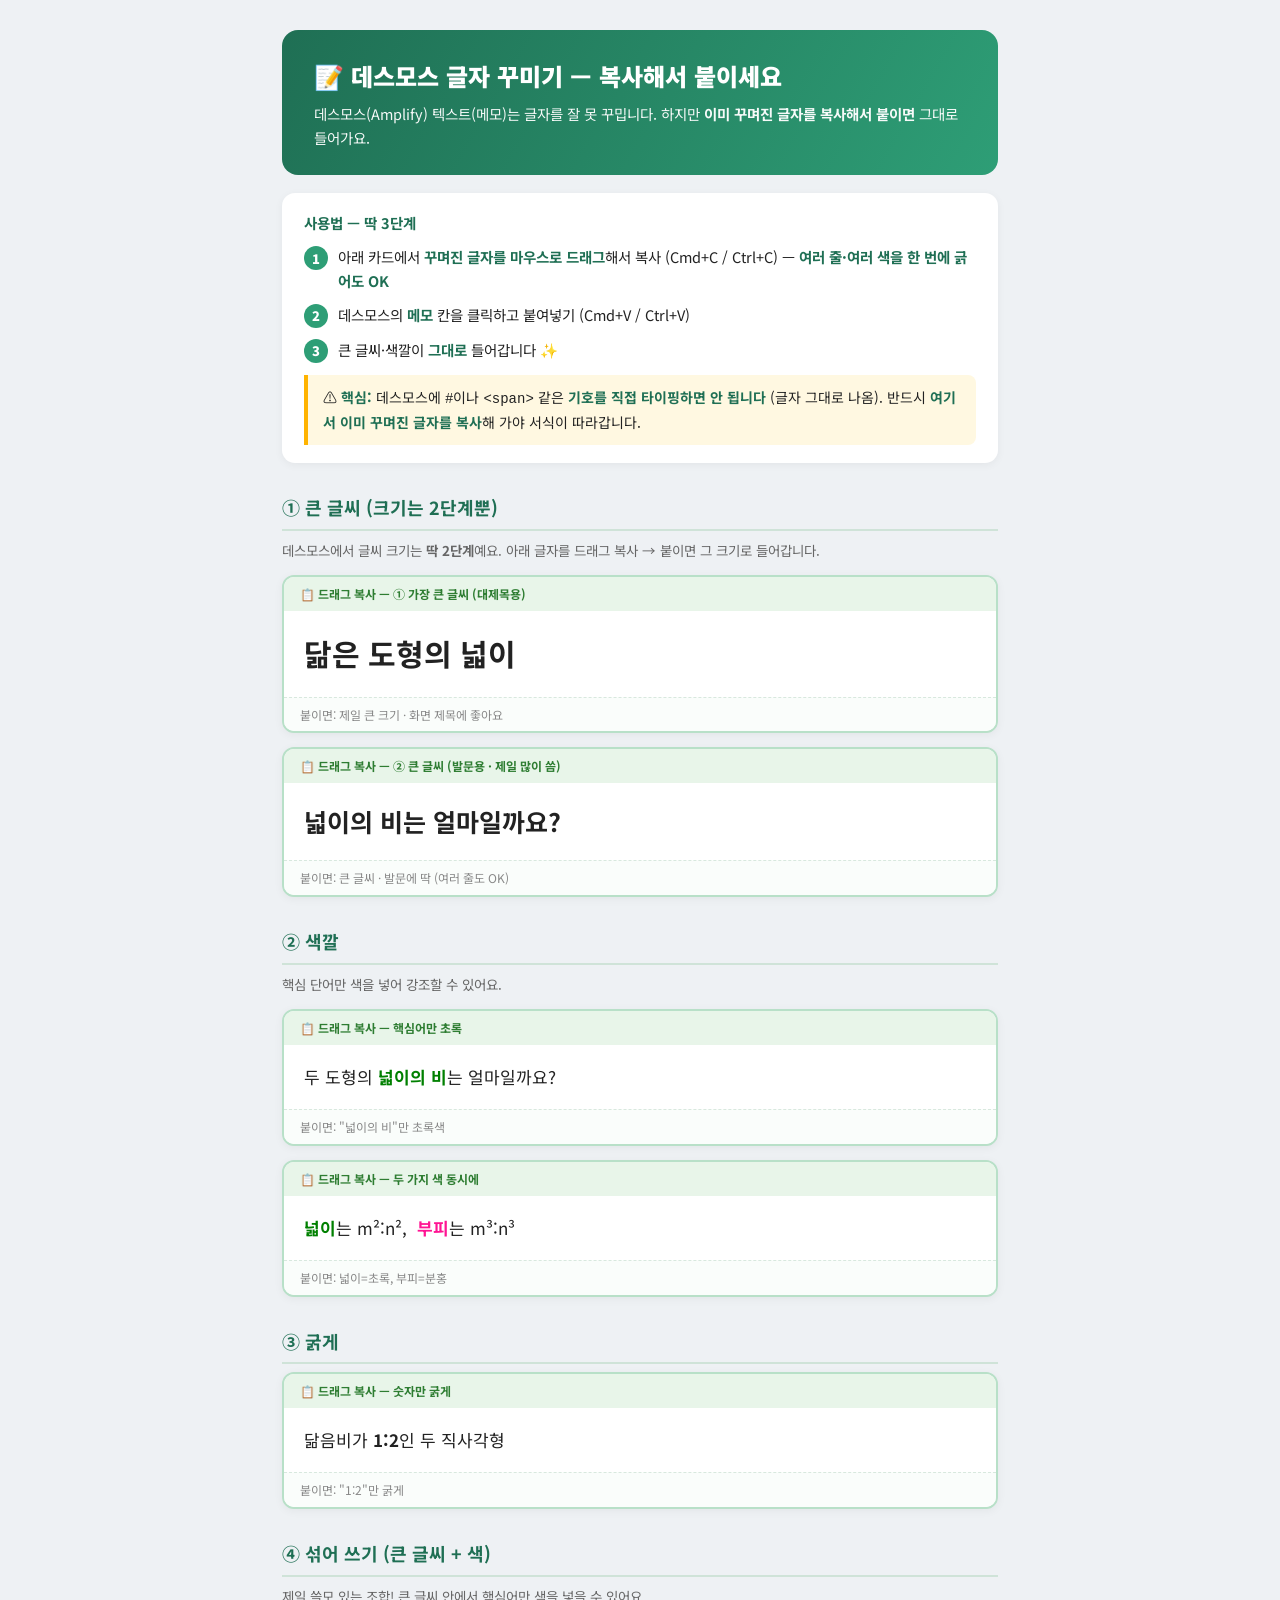
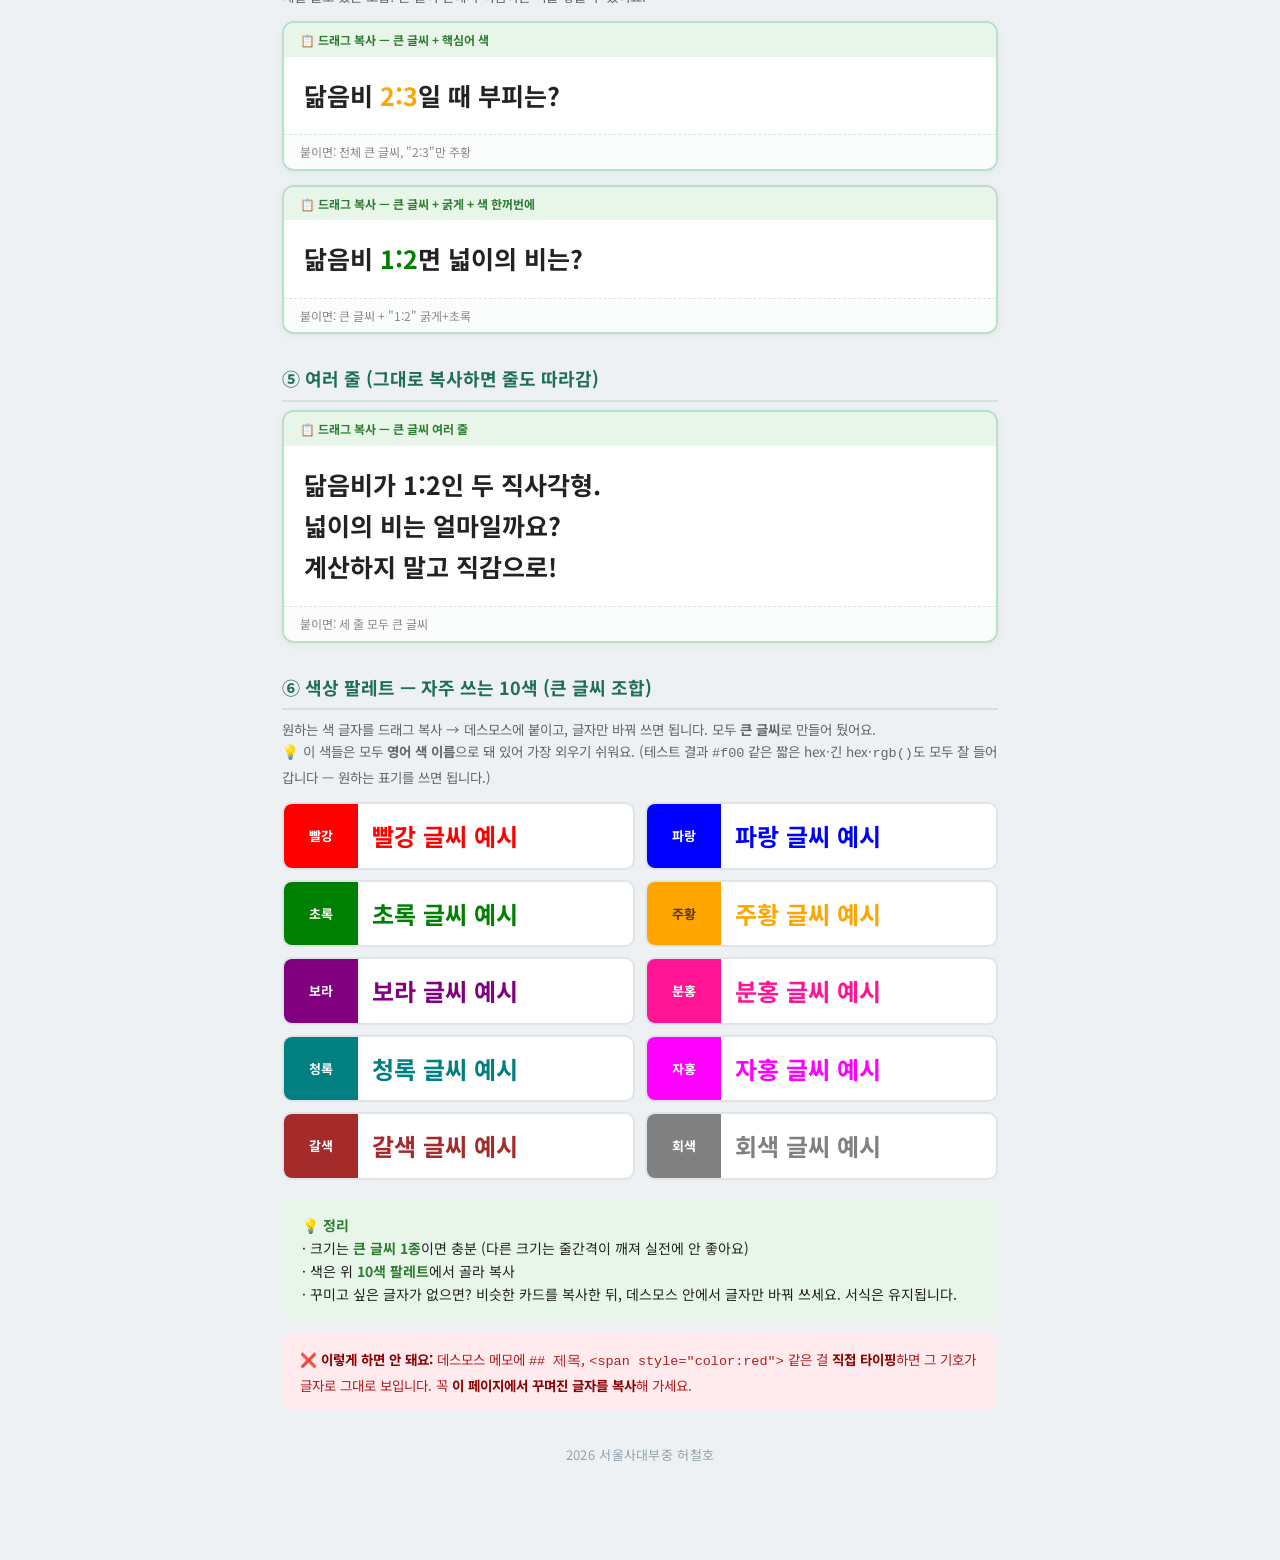
==== index.html @ 9aa0ad3c "Desmos 텍스트 서식 안내 페이지" ====
<!DOCTYPE html>
<html lang="ko">
<head>
<meta charset="UTF-8">
<meta name="viewport" content="width=device-width, initial-scale=1">
<title>데스모스 글자 꾸미기 — 복사해서 붙이세요</title>
<style>
  @import url('https://fonts.googleapis.com/css2?family=Noto+Sans+KR:wght@400;500;700;900&display=swap');
  * { box-sizing:border-box; }
  body { font-family:'Noto Sans KR',sans-serif; background:#eef1f4; color:#222; line-height:1.65; padding:30px 0 90px; margin:0;}
  .wrap { max-width:760px; margin:0 auto; padding:0 22px; }

  header.h { background:linear-gradient(120deg,#1f6f54,#2e9e76); color:#fff; border-radius:16px; padding:26px 32px; margin-bottom:18px;}
  header.h h1 { font-size:24px; font-weight:900; margin:0 0 6px;}
  header.h p { font-size:14.5px; opacity:.96; margin:0;}

  .intro { background:#fff; border-radius:13px; padding:18px 22px; margin-bottom:24px; box-shadow:0 2px 8px rgba(0,0,0,.05); font-size:14.5px;}
  .intro b { color:#1f6f54;}
  .intro .key { background:#fff8e1; border-left:4px solid #ffb300; padding:11px 15px; border-radius:0 8px 8px 0; margin-top:12px; font-size:14px;}
  .step { display:flex; gap:10px; margin-top:10px; align-items:flex-start;}
  .step .num { background:#2e9e76; color:#fff; font-weight:900; width:24px; height:24px; border-radius:50%; display:flex; align-items:center; justify-content:center; font-size:13px; flex-shrink:0; margin-top:1px;}
  .step .txt { flex:1; }

  h2.sec { font-size:18px; color:#1f6f54; margin:30px 0 8px; padding-bottom:6px; border-bottom:2px solid #cfe3d8;}
  .sec-desc { font-size:13.5px; color:#666; margin:0 0 14px;}

  /* 복사 카드 — 이 안의 글자를 드래그 복사 */
  .grab-card { background:#fff; border:2px solid #b8e0c8; border-radius:12px; margin-bottom:14px; overflow:hidden; box-shadow:0 2px 10px rgba(0,0,0,.05);}
  .grab-card .gh { background:#e8f5e9; padding:7px 16px; font-size:12px; font-weight:700; color:#2e7d32;}
  .grab-card .gbody { padding:18px 20px; }
  /* 실제 데스모스에 들어갈 모습 = 여기 그대로 렌더 (드래그 복사 대상) */
  .grab-card .gbody .p-h1 { font-size:30px; font-weight:700; margin:0;}
  .grab-card .gbody .p-h2 { font-size:25px; font-weight:700; margin:0;}
  .grab-card .gbody .p-normal { font-size:17px; margin:0;}
  .green{color:green;} .orange{color:orange;} .pink{color:deeppink;} .blue{color:blue;} .red{color:red;}
  .grab-card .note { background:#fafdfb; border-top:1px dashed #d8e8de; padding:7px 16px; font-size:12px; color:#888;}

  /* 색상 팔레트 */
  .palette { display:grid; grid-template-columns:1fr 1fr; gap:10px; }
  .pal { background:#fff; border:2px solid #e0e4e8; border-radius:10px; overflow:hidden; display:flex; align-items:stretch;}
  .pal .ph { color:#fff; font-size:13px; font-weight:700; padding:0 14px; display:flex; align-items:center; min-width:74px; justify-content:center;}
  .pal .pb { padding:12px 14px; flex:1; display:flex; align-items:center;}
  @media(max-width:620px){ .palette{grid-template-columns:1fr;} }

  .tipbox { background:#e8f5e9; border-radius:10px; padding:16px 20px; font-size:14px; margin-top:18px;}
  .tipbox b{color:#2e7d32;}
  .warn { background:#ffebee; border-radius:10px; padding:14px 18px; font-size:13.5px; margin-top:12px; color:#b71c1c;}
  .warn b{color:#8b0000;}
  footer.ftr { text-align:center; color:#90a4ae; font-size:13px; margin:34px 0 10px; letter-spacing:.3px;}
</style>
</head>
<body>
<div class="wrap">

<header class="h">
  <h1>📝 데스모스 글자 꾸미기 — 복사해서 붙이세요</h1>
  <p>데스모스(Amplify) 텍스트(메모)는 글자를 잘 못 꾸밉니다. 하지만 <b>이미 꾸며진 글자를 복사해서 붙이면</b> 그대로 들어가요.</p>
</header>

<div class="intro">
  <b>사용법 — 딱 3단계</b>
  <div class="step"><span class="num">1</span><span class="txt">아래 카드에서 <b>꾸며진 글자를 마우스로 드래그</b>해서 복사 (Cmd+C / Ctrl+C) — <b>여러 줄·여러 색을 한 번에 긁어도 OK</b></span></div>
  <div class="step"><span class="num">2</span><span class="txt">데스모스의 <b>메모</b> 칸을 클릭하고 붙여넣기 (Cmd+V / Ctrl+V)</span></div>
  <div class="step"><span class="num">3</span><span class="txt">큰 글씨·색깔이 <b>그대로</b> 들어갑니다 ✨</span></div>
  <div class="key">
    ⚠️ <b>핵심:</b> 데스모스에 <code>#</code>이나 <code>&lt;span&gt;</code> 같은 <b>기호를 직접 타이핑하면 안 됩니다</b> (글자 그대로 나옴).
    반드시 <b>여기서 이미 꾸며진 글자를 복사</b>해 가야 서식이 따라갑니다.
  </div>
</div>

<!-- ① 큰 글씨 -->
<h2 class="sec">① 큰 글씨 (크기는 2단계뿐)</h2>
<p class="sec-desc">데스모스에서 글씨 크기는 <b>딱 2단계</b>예요. 아래 글자를 드래그 복사 → 붙이면 그 크기로 들어갑니다.</p>

<div class="grab-card">
  <div class="gh">📋 드래그 복사 — ① 가장 큰 글씨 (대제목용)</div>
  <div class="gbody"><h1 class="p-h1">닮은 도형의 넓이</h1></div>
  <div class="note">붙이면: 제일 큰 크기 · 화면 제목에 좋아요</div>
</div>

<div class="grab-card">
  <div class="gh">📋 드래그 복사 — ② 큰 글씨 (발문용 · 제일 많이 씀)</div>
  <div class="gbody"><h2 class="p-h2">넓이의 비는 얼마일까요?</h2></div>
  <div class="note">붙이면: 큰 글씨 · 발문에 딱 (여러 줄도 OK)</div>
</div>

<!-- ② 색깔 -->
<h2 class="sec">② 색깔</h2>
<p class="sec-desc">핵심 단어만 색을 넣어 강조할 수 있어요.</p>

<div class="grab-card">
  <div class="gh">📋 드래그 복사 — 핵심어만 초록</div>
  <div class="gbody"><p class="p-normal">두 도형의 <span style="color:green;font-weight:700;">넓이의 비</span>는 얼마일까요?</p></div>
  <div class="note">붙이면: "넓이의 비"만 초록색</div>
</div>

<div class="grab-card">
  <div class="gh">📋 드래그 복사 — 두 가지 색 동시에</div>
  <div class="gbody"><p class="p-normal"><span style="color:green;font-weight:700;">넓이</span>는 m²:n², &nbsp;<span style="color:deeppink;font-weight:700;">부피</span>는 m³:n³</p></div>
  <div class="note">붙이면: 넓이=초록, 부피=분홍</div>
</div>

<!-- ③ 굵게 -->
<h2 class="sec">③ 굵게</h2>
<div class="grab-card">
  <div class="gh">📋 드래그 복사 — 숫자만 굵게</div>
  <div class="gbody"><p class="p-normal">닮음비가 <b>1:2</b>인 두 직사각형</p></div>
  <div class="note">붙이면: "1:2"만 굵게</div>
</div>

<!-- ④ 섞어 쓰기 -->
<h2 class="sec">④ 섞어 쓰기 (큰 글씨 + 색)</h2>
<p class="sec-desc">제일 쓸모 있는 조합! 큰 글씨 안에서 핵심어만 색을 넣을 수 있어요.</p>

<div class="grab-card">
  <div class="gh">📋 드래그 복사 — 큰 글씨 + 핵심어 색</div>
  <div class="gbody"><h2 class="p-h2">닮음비 <span style="color:orange;">2:3</span>일 때 부피는?</h2></div>
  <div class="note">붙이면: 전체 큰 글씨, "2:3"만 주황</div>
</div>

<div class="grab-card">
  <div class="gh">📋 드래그 복사 — 큰 글씨 + 굵게 + 색 한꺼번에</div>
  <div class="gbody"><h2 class="p-h2">닮음비 <b><span style="color:green;">1:2</span></b>면 넓이의 비는?</h2></div>
  <div class="note">붙이면: 큰 글씨 + "1:2" 굵게+초록</div>
</div>

<!-- ⑤ 여러 줄 -->
<h2 class="sec">⑤ 여러 줄 (그대로 복사하면 줄도 따라감)</h2>
<div class="grab-card">
  <div class="gh">📋 드래그 복사 — 큰 글씨 여러 줄</div>
  <div class="gbody"><h2 class="p-h2">닮음비가 1:2인 두 직사각형.<br>넓이의 비는 얼마일까요?<br>계산하지 말고 직감으로!</h2></div>
  <div class="note">붙이면: 세 줄 모두 큰 글씨</div>
</div>

<!-- ⑥ 색상 팔레트 -->
<h2 class="sec">⑥ 색상 팔레트 — 자주 쓰는 10색 (큰 글씨 조합)</h2>
<p class="sec-desc">원하는 색 글자를 드래그 복사 → 데스모스에 붙이고, 글자만 바꿔 쓰면 됩니다. 모두 <b>큰 글씨</b>로 만들어 뒀어요.
<br>💡 이 색들은 모두 <b>영어 색 이름</b>으로 돼 있어 가장 외우기 쉬워요. (테스트 결과 <code>#f00</code> 같은 짧은 hex·긴 hex·<code>rgb()</code>도 모두 잘 들어갑니다 — 원하는 표기를 쓰면 됩니다.)</p>

<div class="palette">
  <div class="pal"><div class="ph" style="background:red;">빨강</div><div class="pb"><h2 class="p-h2" style="margin:0;"><span style="color:red;">빨강 글씨 예시</span></h2></div></div>
  <div class="pal"><div class="ph" style="background:blue;">파랑</div><div class="pb"><h2 class="p-h2" style="margin:0;"><span style="color:blue;">파랑 글씨 예시</span></h2></div></div>
  <div class="pal"><div class="ph" style="background:green;">초록</div><div class="pb"><h2 class="p-h2" style="margin:0;"><span style="color:green;">초록 글씨 예시</span></h2></div></div>
  <div class="pal"><div class="ph" style="background:orange; color:#5a3a00;">주황</div><div class="pb"><h2 class="p-h2" style="margin:0;"><span style="color:orange;">주황 글씨 예시</span></h2></div></div>
  <div class="pal"><div class="ph" style="background:purple;">보라</div><div class="pb"><h2 class="p-h2" style="margin:0;"><span style="color:purple;">보라 글씨 예시</span></h2></div></div>
  <div class="pal"><div class="ph" style="background:deeppink;">분홍</div><div class="pb"><h2 class="p-h2" style="margin:0;"><span style="color:deeppink;">분홍 글씨 예시</span></h2></div></div>
  <div class="pal"><div class="ph" style="background:teal;">청록</div><div class="pb"><h2 class="p-h2" style="margin:0;"><span style="color:teal;">청록 글씨 예시</span></h2></div></div>
  <div class="pal"><div class="ph" style="background:magenta;">자홍</div><div class="pb"><h2 class="p-h2" style="margin:0;"><span style="color:magenta;">자홍 글씨 예시</span></h2></div></div>
  <div class="pal"><div class="ph" style="background:brown;">갈색</div><div class="pb"><h2 class="p-h2" style="margin:0;"><span style="color:brown;">갈색 글씨 예시</span></h2></div></div>
  <div class="pal"><div class="ph" style="background:gray;">회색</div><div class="pb"><h2 class="p-h2" style="margin:0;"><span style="color:gray;">회색 글씨 예시</span></h2></div></div>
</div>

<div class="tipbox">
  <b>💡 정리</b><br>
  · 크기는 <b>큰 글씨 1종</b>이면 충분 (다른 크기는 줄간격이 깨져 실전에 안 좋아요)<br>
  · 색은 위 <b>10색 팔레트</b>에서 골라 복사<br>
  · 꾸미고 싶은 글자가 없으면? 비슷한 카드를 복사한 뒤, 데스모스 안에서 글자만 바꿔 쓰세요. 서식은 유지됩니다.
</div>
<div class="warn">
  <b>❌ 이렇게 하면 안 돼요:</b> 데스모스 메모에 <code>## 제목</code>, <code>&lt;span style="color:red"&gt;</code> 같은 걸 <b>직접 타이핑</b>하면 그 기호가 글자로 그대로 보입니다. 꼭 <b>이 페이지에서 꾸며진 글자를 복사</b>해 가세요.
</div>

<footer class="ftr">2026 서울사대부중 허철호</footer>

</div>
</body>
</html>
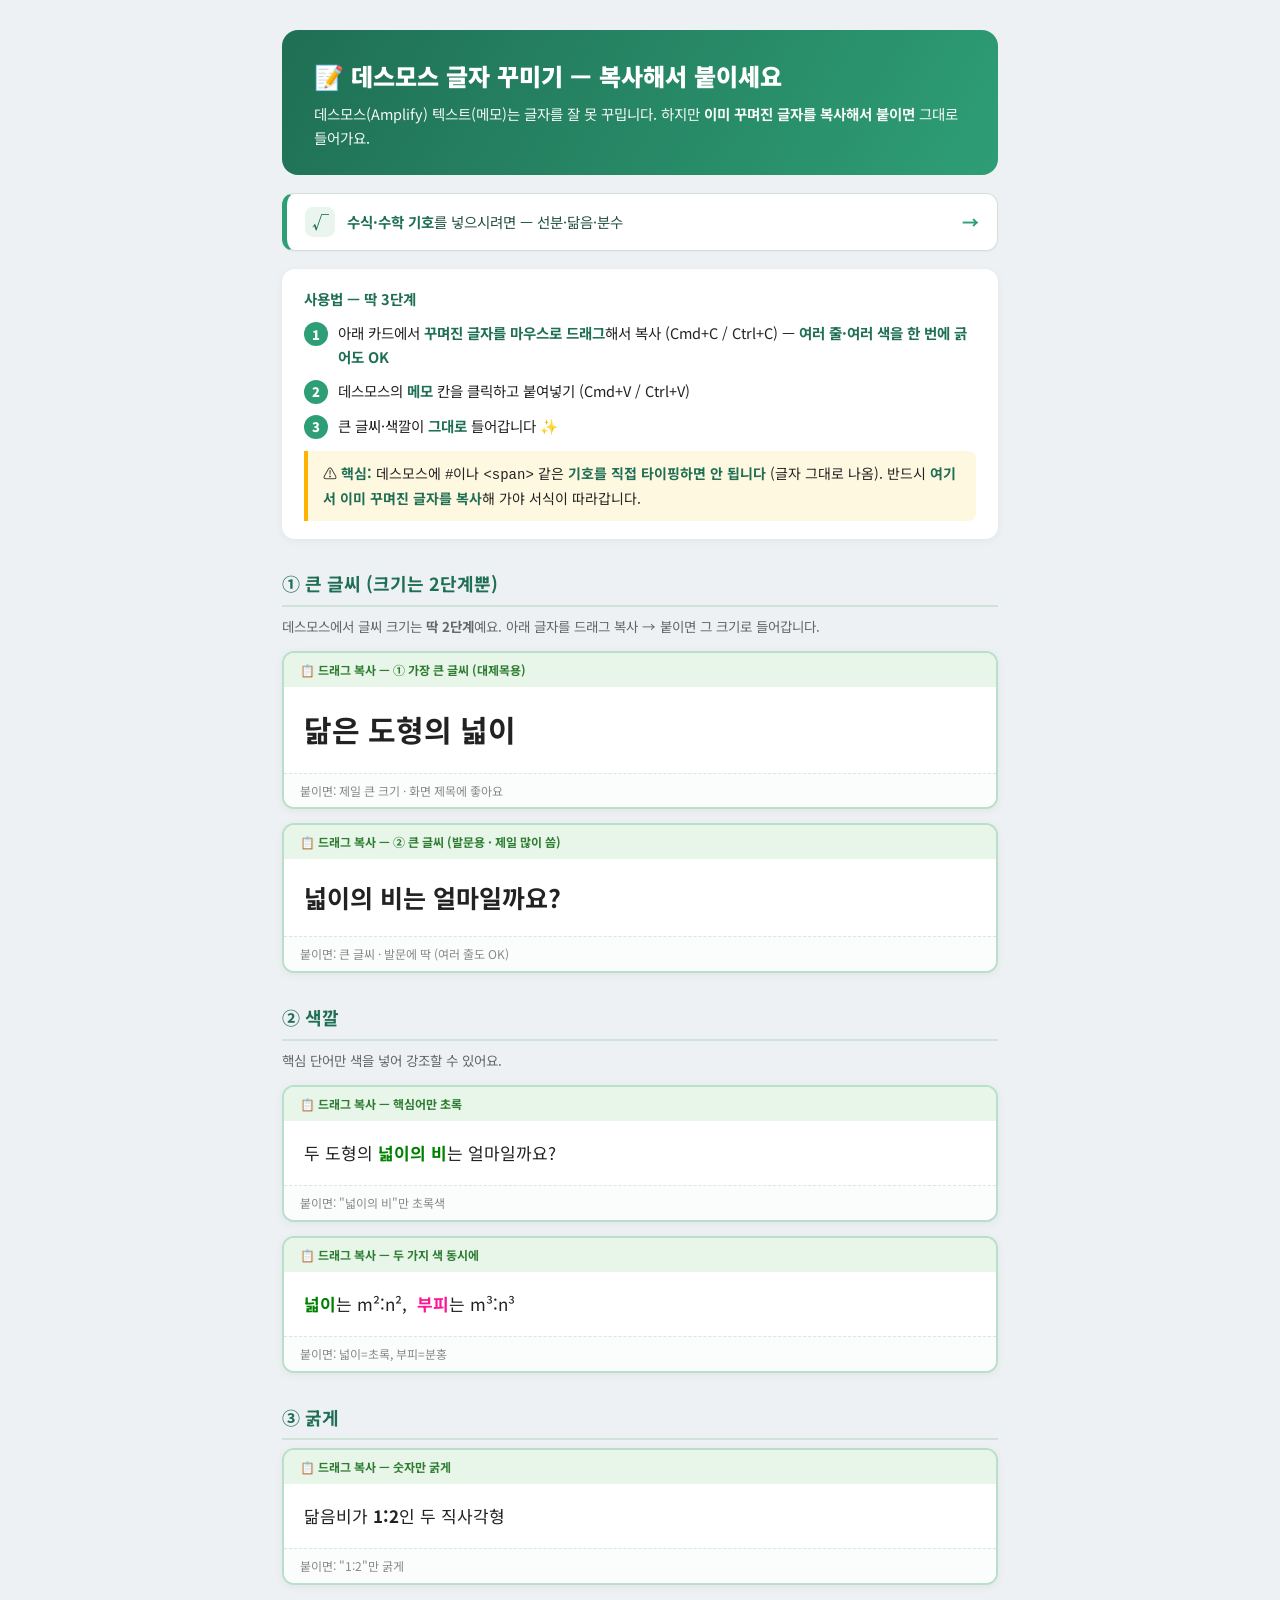
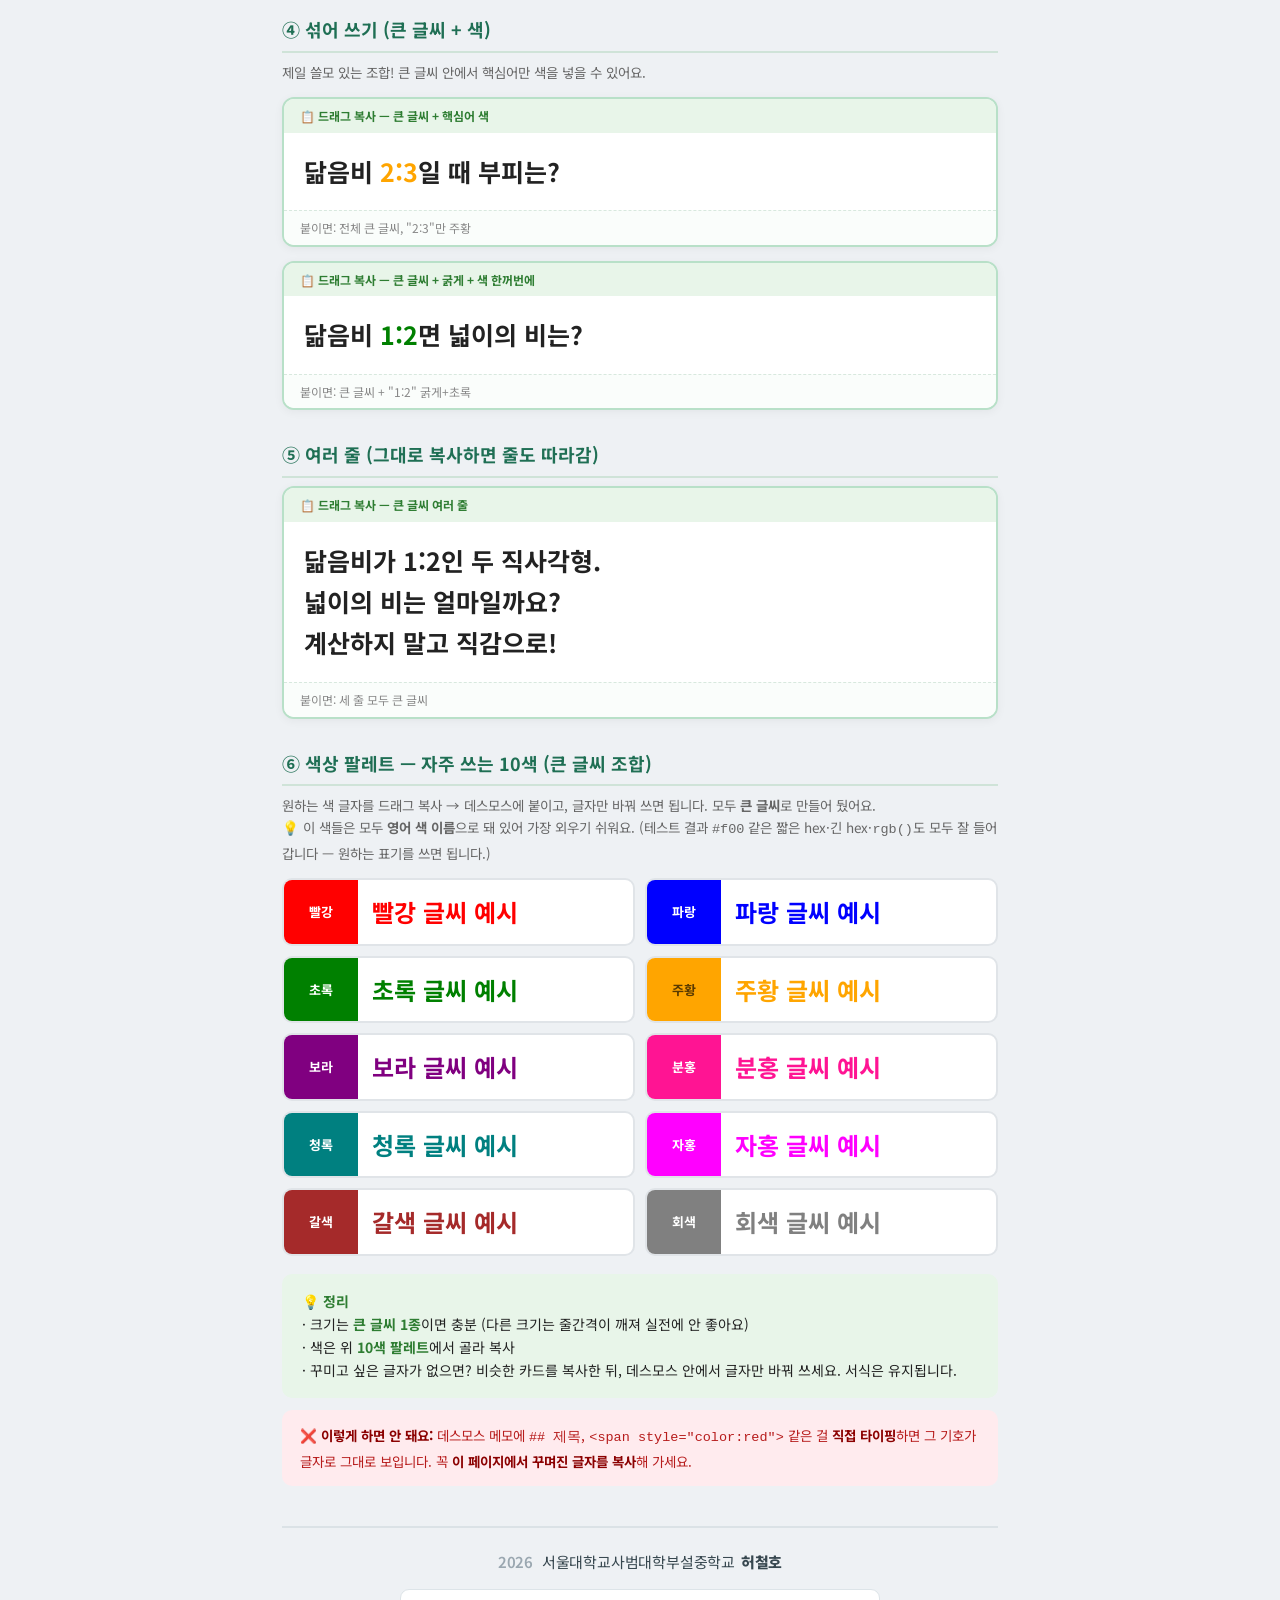
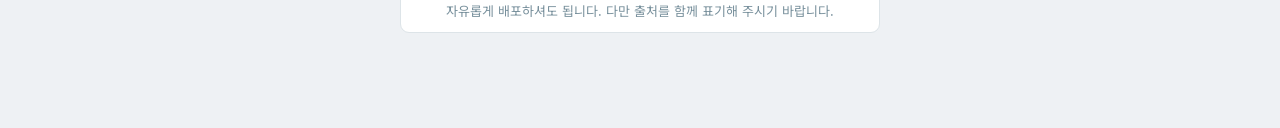
==== commit 3fcc1e8d: "Amplify 수식 입력 안내(math.html) 추가 + 두 페이지 연결 - math.html: Amplify에 수학 기호 넣는 법 (실기기 확인 기반)   · 명령어로 쓰는 것" ====
--- a/index.html
+++ b/index.html
@@ -46,7 +46,22 @@
   .tipbox b{color:#2e7d32;}
   .warn { background:#ffebee; border-radius:10px; padding:14px 18px; font-size:13.5px; margin-top:12px; color:#b71c1c;}
   .warn b{color:#8b0000;}
-  footer.ftr { text-align:center; color:#90a4ae; font-size:13px; margin:34px 0 10px; letter-spacing:.3px;}
+  a.xlink { display:flex; align-items:center; gap:12px; text-decoration:none;
+  background:#fff; border:1px solid #d3e0da; border-left:5px solid #2e9e76; border-radius:12px;
+  padding:13px 18px; margin:0 0 18px; color:#24503f; transition:.15s;
+  box-shadow:0 1px 2px rgba(31,111,84,.06); }
+a.xlink:hover { border-color:#2e9e76; box-shadow:0 2px 8px rgba(31,111,84,.13); }
+.xi { flex:none; width:30px; height:30px; border-radius:8px; background:#eaf5f0; color:#1f6f54;
+  font-size:17px; font-weight:800; display:flex; align-items:center; justify-content:center; }
+.xt { flex:1; font-size:14.5px; }
+.xt b { color:#1f6f54; }
+.xa { flex:none; color:#2e9e76; font-size:17px; font-weight:800; }
+.ftr { text-align:center; margin:40px 0 10px; padding-top:22px; border-top:2px solid #dbe2e6; }
+.ftr .fwho { font-size:15px; color:#37474f; letter-spacing:-.2px; }
+.ftr .fwho b { font-weight:800; margin-left:2px; }
+.ftr .fyear { color:#9aa7b0; font-weight:600; margin-right:5px; }
+.ftr .fbox { margin:14px auto 0; max-width:480px; padding:11px 18px; background:#fff;
+  border:1px solid #dde4e8; border-radius:9px; font-size:13px; color:#78909c; line-height:1.6; }
 </style>
 </head>
 <body>
@@ -56,6 +71,8 @@
   <h1>📝 데스모스 글자 꾸미기 — 복사해서 붙이세요</h1>
   <p>데스모스(Amplify) 텍스트(메모)는 글자를 잘 못 꾸밉니다. 하지만 <b>이미 꾸며진 글자를 복사해서 붙이면</b> 그대로 들어가요.</p>
 </header>
+
+<a class="xlink" href="math.html"><span class="xi">√</span><span class="xt"><b>수식·수학 기호</b>를 넣으시려면 — 선분·닮음·분수</span><span class="xa">→</span></a>
 
 <div class="intro">
   <b>사용법 — 딱 3단계</b>
@@ -160,7 +177,10 @@
   <b>❌ 이렇게 하면 안 돼요:</b> 데스모스 메모에 <code>## 제목</code>, <code>&lt;span style="color:red"&gt;</code> 같은 걸 <b>직접 타이핑</b>하면 그 기호가 글자로 그대로 보입니다. 꼭 <b>이 페이지에서 꾸며진 글자를 복사</b>해 가세요.
 </div>
 
-<footer class="ftr">2026 서울사대부중 허철호</footer>
+<footer class="ftr">
+  <div class="fwho"><span class="fyear">2026</span> 서울대학교사범대학부설중학교 <b>허철호</b></div>
+  <div class="fbox">자유롭게 배포하셔도 됩니다. 다만 출처를 함께 표기해 주시기 바랍니다.</div>
+</footer>
 
 </div>
 </body>
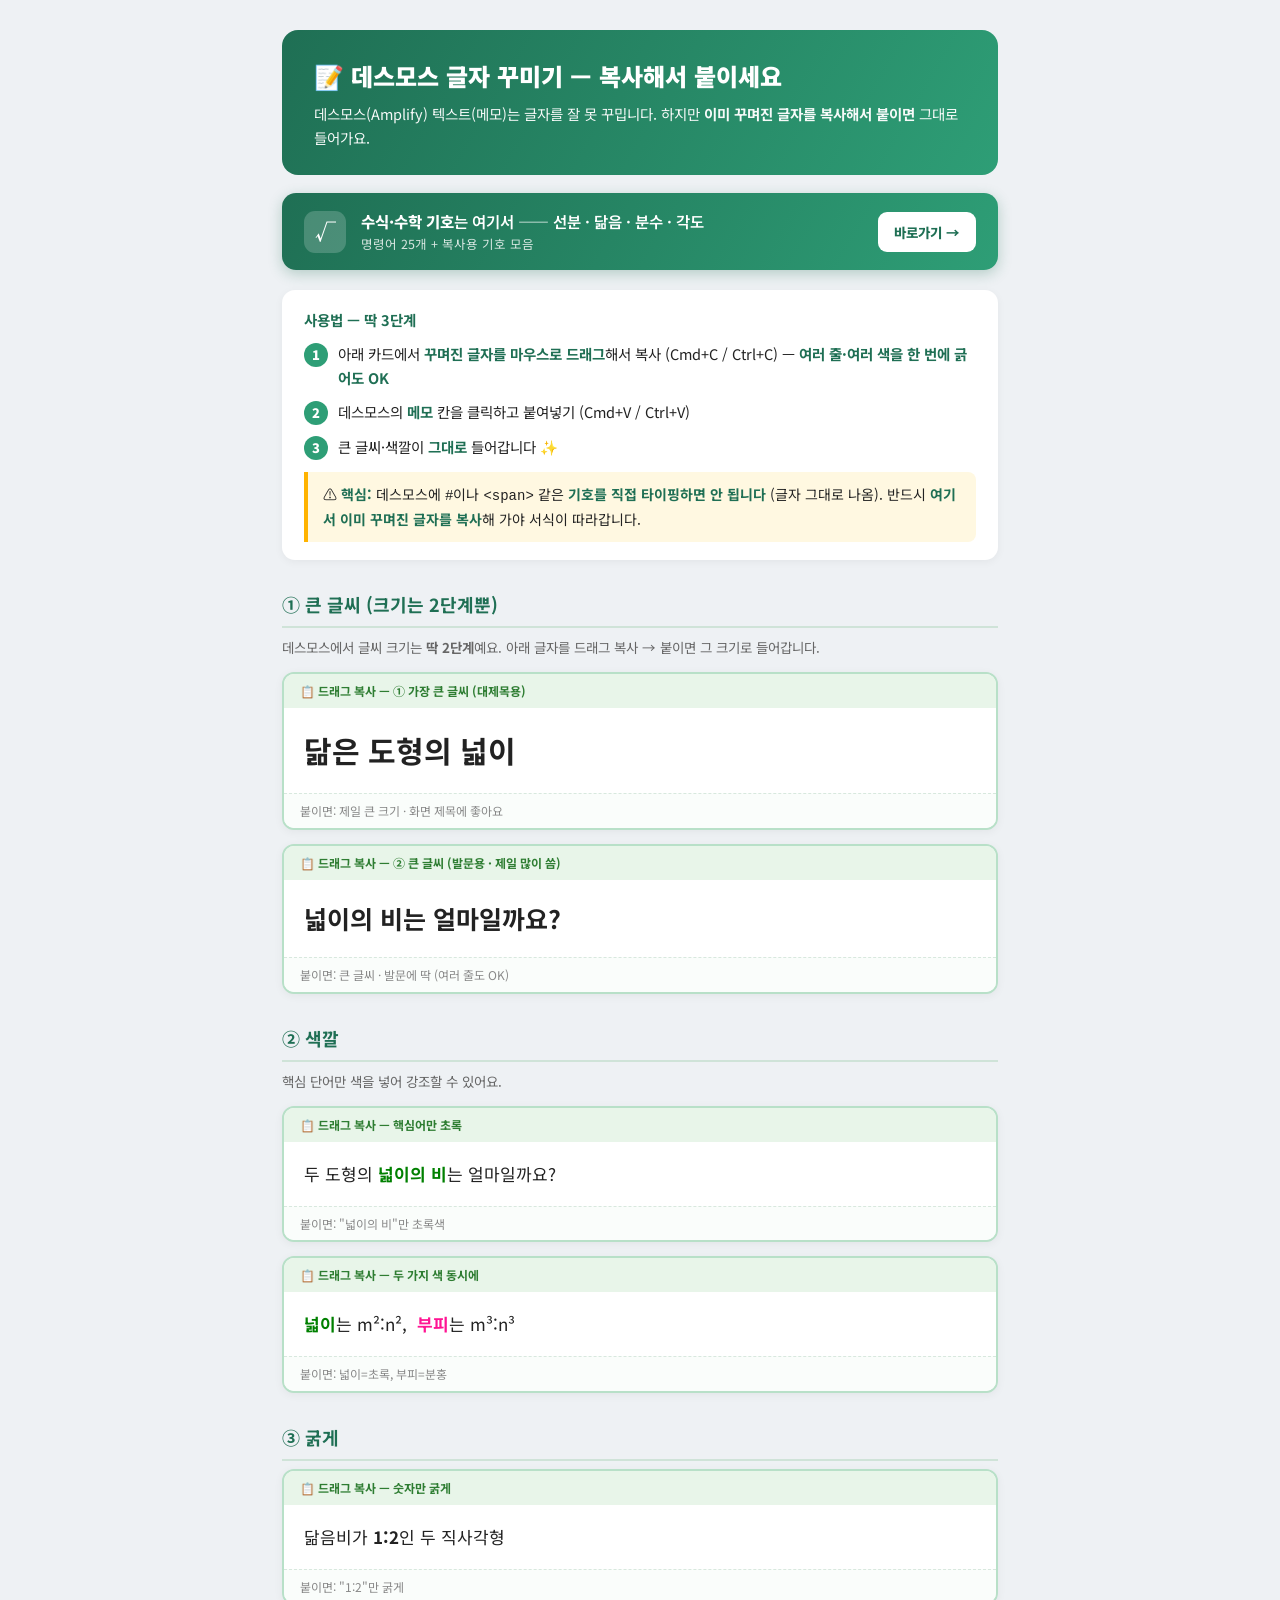
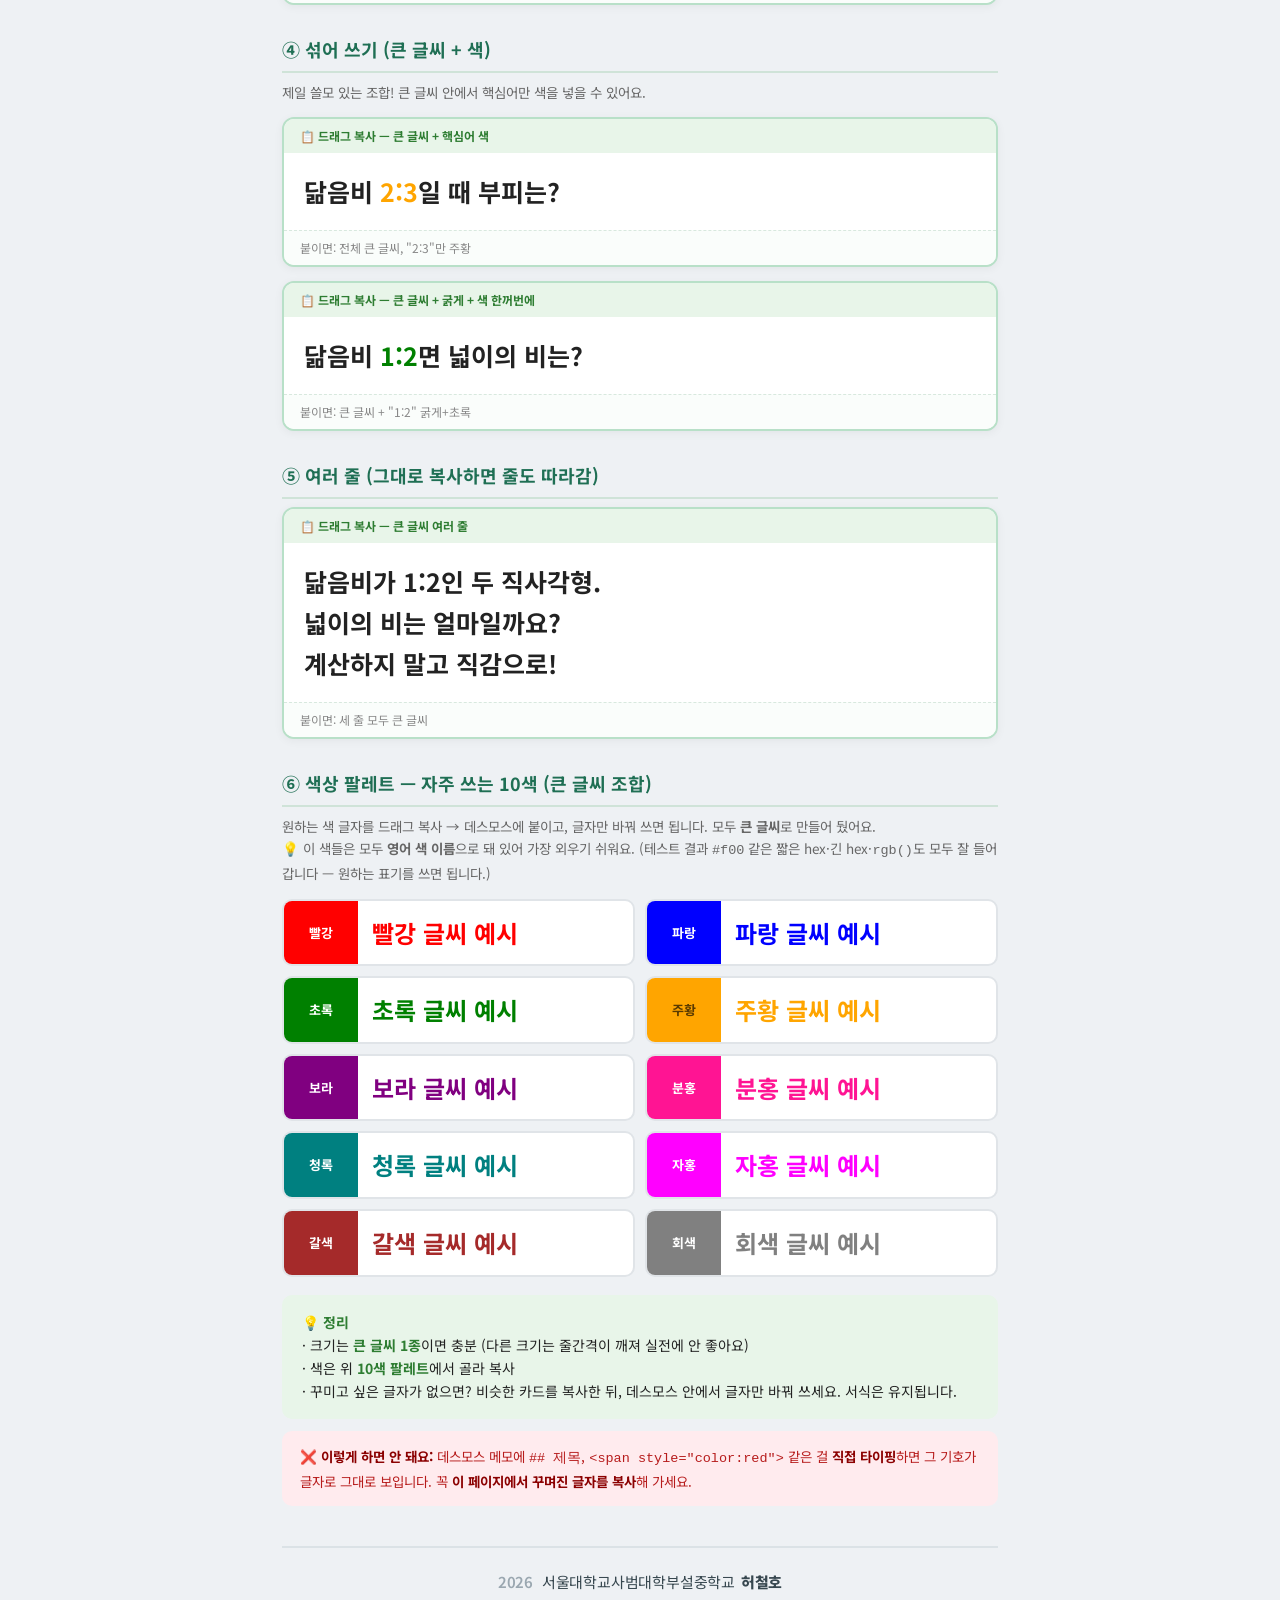
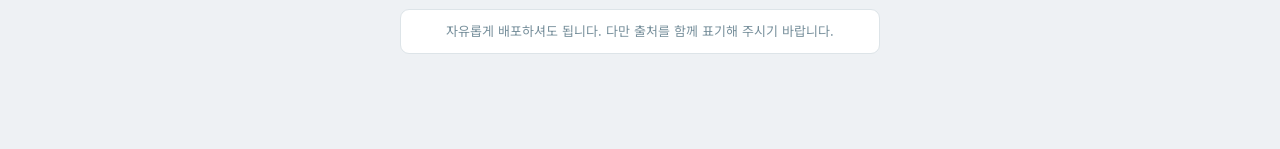
==== commit d6c3da67: "수식 렌더 깨짐 수정(_mq → lib) + 상단 배너 강화 - Jekyll이 밑줄로 시작하는 폴더를 배포에서 제외해 라이브러리가 404였음   → lib/ 로 변경하고 .noje" ====
--- a/index.html
+++ b/index.html
@@ -46,16 +46,19 @@
   .tipbox b{color:#2e7d32;}
   .warn { background:#ffebee; border-radius:10px; padding:14px 18px; font-size:13.5px; margin-top:12px; color:#b71c1c;}
   .warn b{color:#8b0000;}
-  a.xlink { display:flex; align-items:center; gap:12px; text-decoration:none;
-  background:#fff; border:1px solid #d3e0da; border-left:5px solid #2e9e76; border-radius:12px;
-  padding:13px 18px; margin:0 0 18px; color:#24503f; transition:.15s;
-  box-shadow:0 1px 2px rgba(31,111,84,.06); }
-a.xlink:hover { border-color:#2e9e76; box-shadow:0 2px 8px rgba(31,111,84,.13); }
-.xi { flex:none; width:30px; height:30px; border-radius:8px; background:#eaf5f0; color:#1f6f54;
-  font-size:17px; font-weight:800; display:flex; align-items:center; justify-content:center; }
-.xt { flex:1; font-size:14.5px; }
-.xt b { color:#1f6f54; }
-.xa { flex:none; color:#2e9e76; font-size:17px; font-weight:800; }
+  a.xlink { display:flex; align-items:center; gap:15px; text-decoration:none;
+  background:linear-gradient(120deg,#1f6f54,#2e9e76); color:#fff;
+  border:none; border-radius:14px; padding:17px 22px; margin:0 0 20px;
+  box-shadow:0 4px 14px rgba(31,111,84,.28); transition:.18s; }
+a.xlink:hover { box-shadow:0 7px 22px rgba(31,111,84,.42); transform:translateY(-2px); }
+.xi { flex:none; width:42px; height:42px; border-radius:11px; background:rgba(255,255,255,.19);
+  color:#fff; font-size:21px; font-weight:800; display:flex; align-items:center;
+  justify-content:center; letter-spacing:-1px; }
+.xt { flex:1; font-size:15.5px; font-weight:600; line-height:1.45; }
+.xt b { font-weight:800; }
+.xt em { display:block; font-style:normal; font-size:12.5px; opacity:.82; font-weight:400; margin-top:2px; }
+.xa { flex:none; background:#fff; color:#1f6f54; font-size:13.5px; font-weight:800;
+  padding:9px 16px; border-radius:9px; white-space:nowrap; }
 .ftr { text-align:center; margin:40px 0 10px; padding-top:22px; border-top:2px solid #dbe2e6; }
 .ftr .fwho { font-size:15px; color:#37474f; letter-spacing:-.2px; }
 .ftr .fwho b { font-weight:800; margin-left:2px; }
@@ -72,7 +75,7 @@
   <p>데스모스(Amplify) 텍스트(메모)는 글자를 잘 못 꾸밉니다. 하지만 <b>이미 꾸며진 글자를 복사해서 붙이면</b> 그대로 들어가요.</p>
 </header>
 
-<a class="xlink" href="math.html"><span class="xi">√</span><span class="xt"><b>수식·수학 기호</b>를 넣으시려면 — 선분·닮음·분수</span><span class="xa">→</span></a>
+<a class="xlink" href="math.html"><span class="xi">√<span class="xibar"></span></span><span class="xt"><b>수식·수학 기호</b>는 여기서 —— 선분 · 닮음 · 분수 · 각도<em>명령어 25개 + 복사용 기호 모음</em></span><span class="xa">바로가기 →</span></a>
 
 <div class="intro">
   <b>사용법 — 딱 3단계</b>
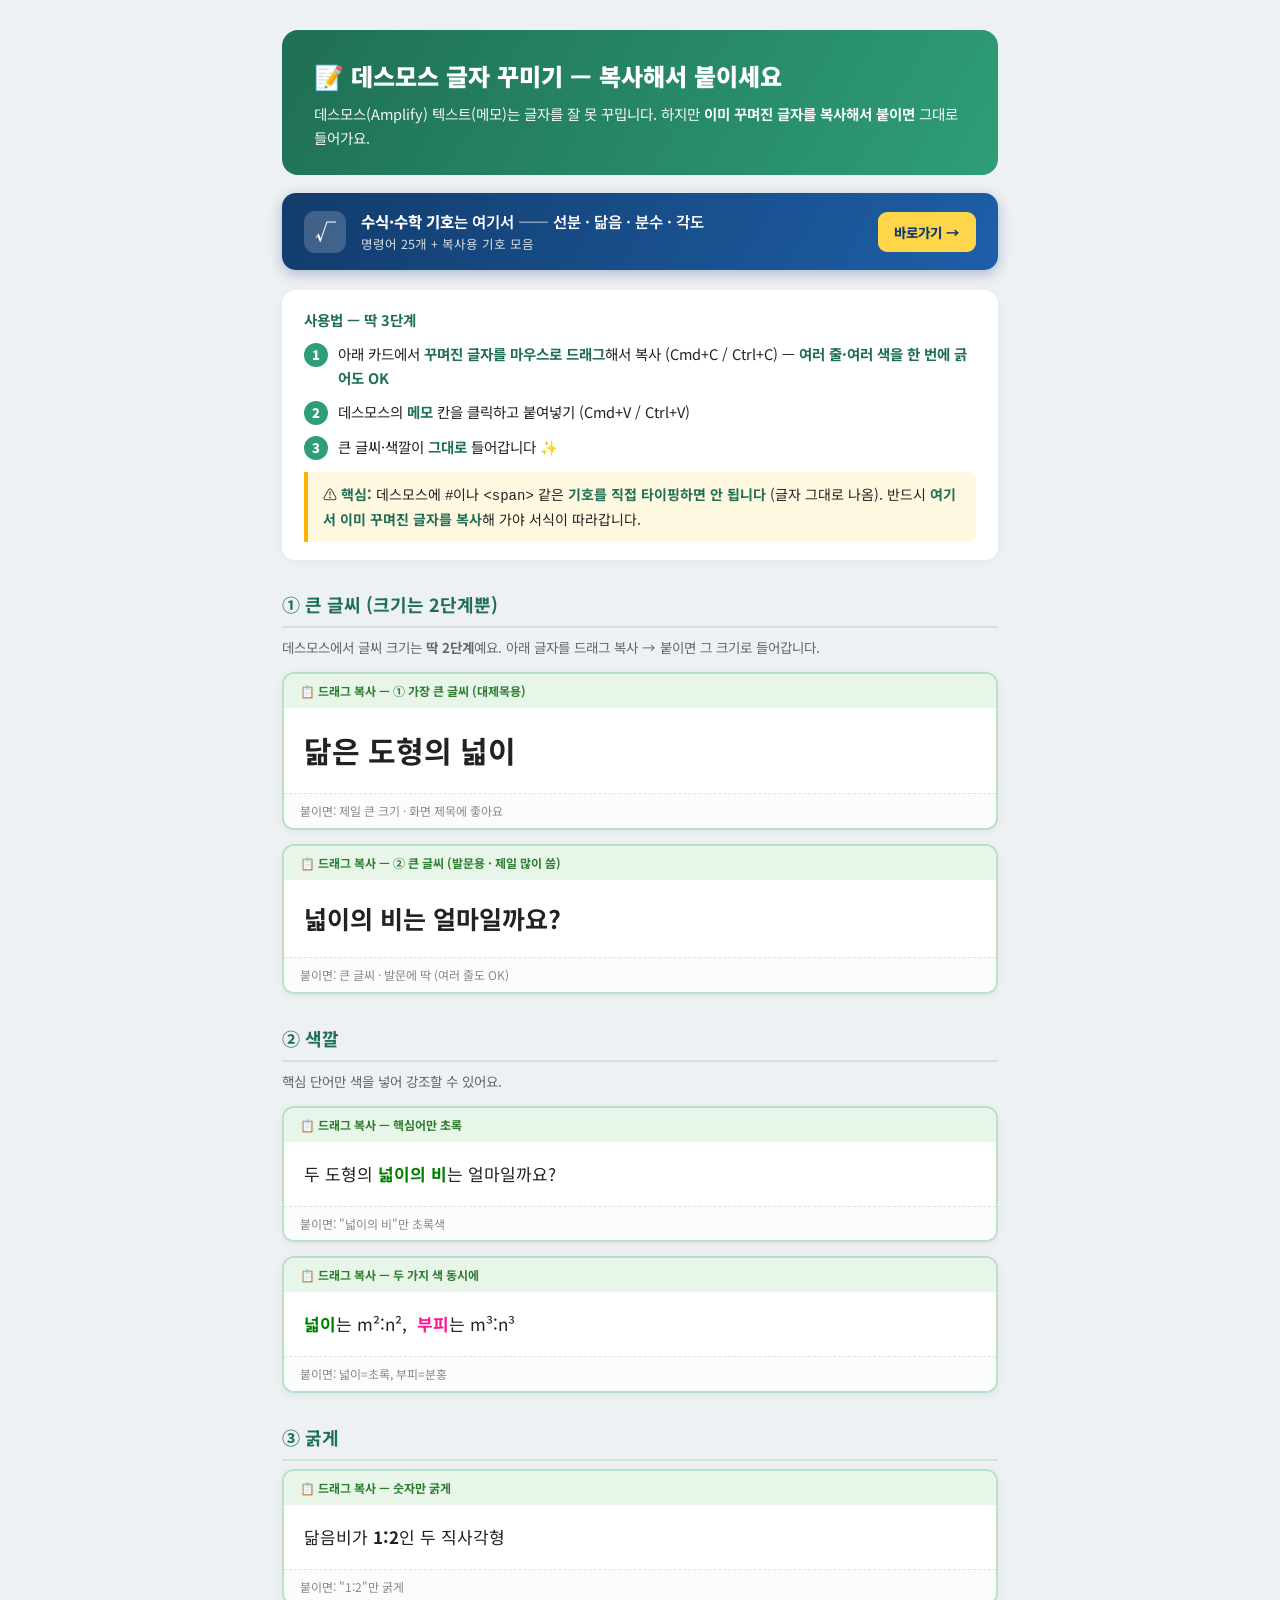
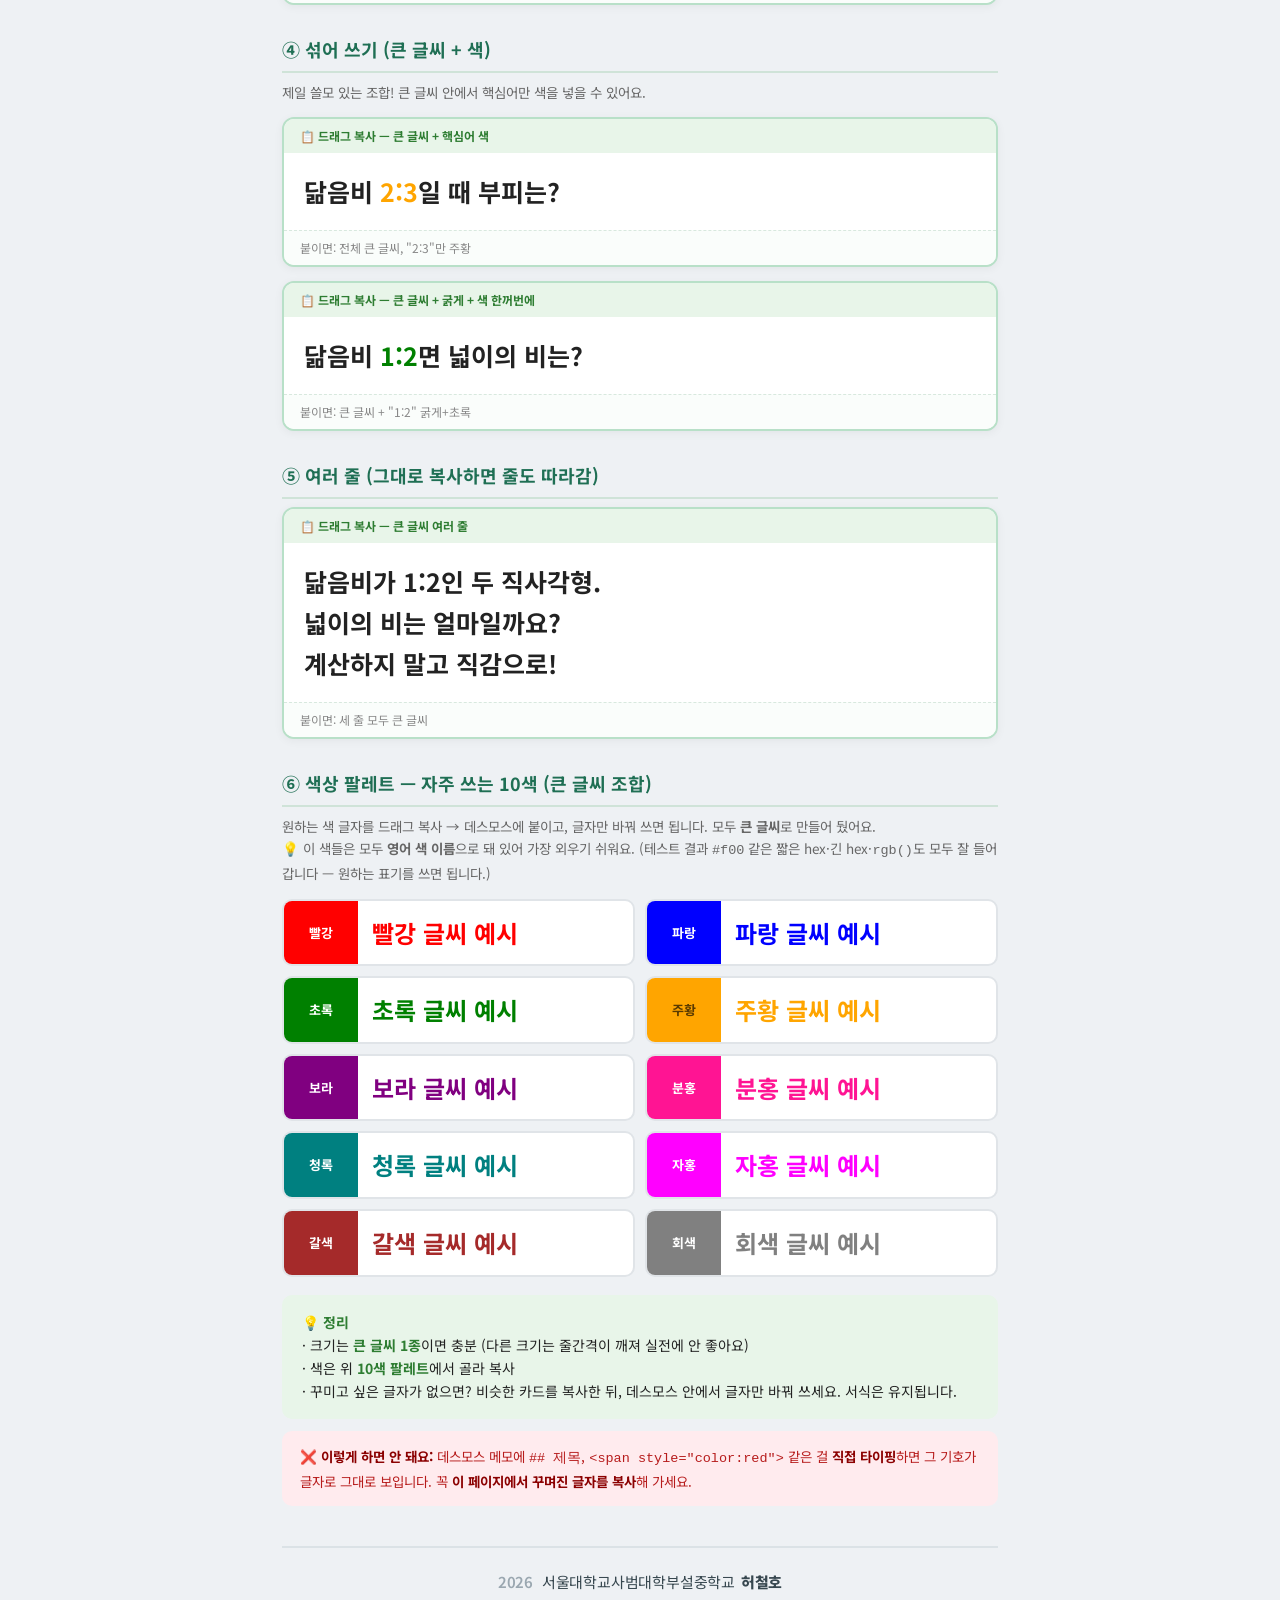
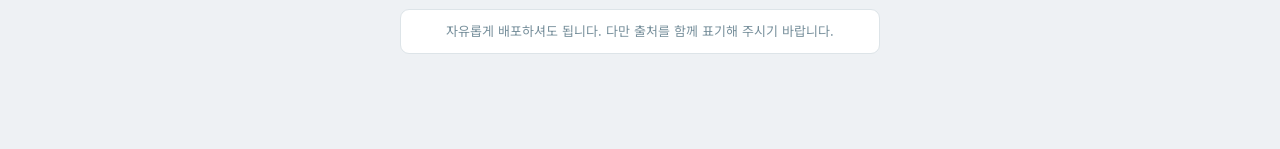
==== commit 1e88a5fe: "상단 배너 색 변경 — 초록 헤더와 같은 색이라 묻히던 문제 수정 남색 배경 + 노란 바로가기 버튼으로 대비 확보  Co-Authored-By: Claude Opus 5 (1M c" ====
--- a/index.html
+++ b/index.html
@@ -47,17 +47,17 @@
   .warn { background:#ffebee; border-radius:10px; padding:14px 18px; font-size:13.5px; margin-top:12px; color:#b71c1c;}
   .warn b{color:#8b0000;}
   a.xlink { display:flex; align-items:center; gap:15px; text-decoration:none;
-  background:linear-gradient(120deg,#1f6f54,#2e9e76); color:#fff;
+  background:linear-gradient(120deg,#123c6b,#1e5fa8); color:#fff;
   border:none; border-radius:14px; padding:17px 22px; margin:0 0 20px;
-  box-shadow:0 4px 14px rgba(31,111,84,.28); transition:.18s; }
-a.xlink:hover { box-shadow:0 7px 22px rgba(31,111,84,.42); transform:translateY(-2px); }
+  box-shadow:0 4px 14px rgba(18,60,107,.30); transition:.18s; }
+a.xlink:hover { box-shadow:0 7px 22px rgba(18,60,107,.45); transform:translateY(-2px); }
 .xi { flex:none; width:42px; height:42px; border-radius:11px; background:rgba(255,255,255,.19);
   color:#fff; font-size:21px; font-weight:800; display:flex; align-items:center;
   justify-content:center; letter-spacing:-1px; }
 .xt { flex:1; font-size:15.5px; font-weight:600; line-height:1.45; }
 .xt b { font-weight:800; }
 .xt em { display:block; font-style:normal; font-size:12.5px; opacity:.82; font-weight:400; margin-top:2px; }
-.xa { flex:none; background:#fff; color:#1f6f54; font-size:13.5px; font-weight:800;
+.xa { flex:none; background:#ffd54a; color:#123c6b; font-size:13.5px; font-weight:800;
   padding:9px 16px; border-radius:9px; white-space:nowrap; }
 .ftr { text-align:center; margin:40px 0 10px; padding-top:22px; border-top:2px solid #dbe2e6; }
 .ftr .fwho { font-size:15px; color:#37474f; letter-spacing:-.2px; }
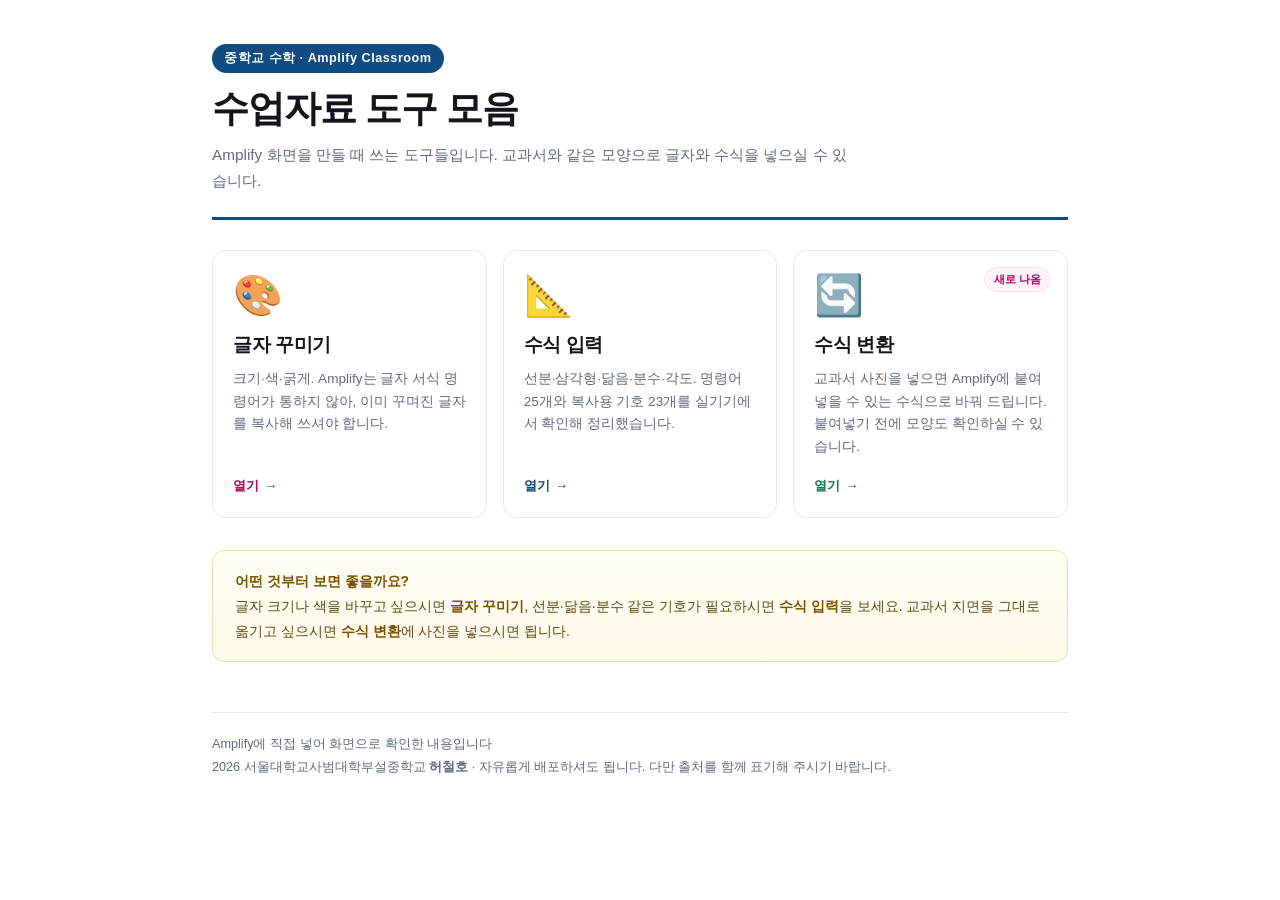
==== commit 67218fa8: "수식 변환 도구 추가 + 허브 홈페이지 구성 + 기호 복사 버그 수정 허브 구조로 개편 - index.html 을 홈(도구 카드 목록)으로 새로 만들고, 기존 글자 꾸미기는   t" ====
--- a/index.html
+++ b/index.html
@@ -1,190 +1,90 @@
-<!DOCTYPE html>
-<html lang="ko">
-<head>
-<meta charset="UTF-8">
-<meta name="viewport" content="width=device-width, initial-scale=1">
-<title>데스모스 글자 꾸미기 — 복사해서 붙이세요</title>
+<!doctype html><html lang="ko"><head><meta charset="utf-8">
+<meta name="viewport" content="width=device-width,initial-scale=1">
+<meta name="description" content="Amplify Classroom 수업자료를 만들 때 쓰는 도구 모음. 글자 꾸미기, 수식 입력, 교과서 사진 수식 변환. 서울대학교사범대학부설중학교 허철호.">
+<title>Amplify 수업자료 도구 모음</title>
 <style>
-  @import url('https://fonts.googleapis.com/css2?family=Noto+Sans+KR:wght@400;500;700;900&display=swap');
-  * { box-sizing:border-box; }
-  body { font-family:'Noto Sans KR',sans-serif; background:#eef1f4; color:#222; line-height:1.65; padding:30px 0 90px; margin:0;}
-  .wrap { max-width:760px; margin:0 auto; padding:0 22px; }
+*{box-sizing:border-box}
+:root{--ink:#12151b;--muted:#5f6b7f;--line:#e3e7ee;--soft:#f6f8fb;
+  --brand:#0f4c81;--accent:#b3005e;--ok:#0a7d54;--warn:#b8860b}
+html{-webkit-text-size-adjust:100%}
+body{font-family:"Pretendard","Malgun Gothic","맑은 고딕",-apple-system,BlinkMacSystemFont,"Apple SD Gothic Neo",sans-serif;
+  max-width:900px;margin:0 auto;padding:0 22px 70px;color:var(--ink);line-height:1.68;font-size:11pt;
+  background:#fff;-webkit-font-smoothing:antialiased}
 
-  header.h { background:linear-gradient(120deg,#1f6f54,#2e9e76); color:#fff; border-radius:16px; padding:26px 32px; margin-bottom:18px;}
-  header.h h1 { font-size:24px; font-weight:900; margin:0 0 6px;}
-  header.h p { font-size:14.5px; opacity:.96; margin:0;}
+.hero{border-bottom:3px solid var(--brand);padding:44px 0 24px;margin-bottom:30px}
+.eyebrow{display:inline-block;background:var(--brand);color:#fff;font-size:9.5pt;font-weight:700;
+  letter-spacing:.04em;padding:4px 12px;border-radius:20px;margin-bottom:13px}
+h1{font-size:28pt;margin:0 0 10px;letter-spacing:-.03em;font-weight:800;line-height:1.22}
+.sub{color:var(--muted);font-size:11.5pt;margin:0;max-width:640px}
 
-  .intro { background:#fff; border-radius:13px; padding:18px 22px; margin-bottom:24px; box-shadow:0 2px 8px rgba(0,0,0,.05); font-size:14.5px;}
-  .intro b { color:#1f6f54;}
-  .intro .key { background:#fff8e1; border-left:4px solid #ffb300; padding:11px 15px; border-radius:0 8px 8px 0; margin-top:12px; font-size:14px;}
-  .step { display:flex; gap:10px; margin-top:10px; align-items:flex-start;}
-  .step .num { background:#2e9e76; color:#fff; font-weight:900; width:24px; height:24px; border-radius:50%; display:flex; align-items:center; justify-content:center; font-size:13px; flex-shrink:0; margin-top:1px;}
-  .step .txt { flex:1; }
+.cards{display:grid;grid-template-columns:repeat(3,1fr);gap:16px;margin:26px 0 0}
+@media(max-width:820px){.cards{grid-template-columns:1fr}}
+.card{display:flex;flex-direction:column;border:1px solid var(--line);border-radius:14px;
+  padding:24px 20px 20px;text-decoration:none;color:inherit;background:#fff;
+  transition:.16s;position:relative;overflow:hidden}
+.card::before{content:"";position:absolute;top:0;left:0;right:0;height:4px;background:var(--c,var(--brand));
+  transform:scaleX(0);transform-origin:left;transition:.22s}
+.card:hover{border-color:var(--c,var(--brand));transform:translateY(-3px);
+  box-shadow:0 8px 22px rgba(15,76,129,.11)}
+.card:hover::before{transform:scaleX(1)}
+.card .ic{font-size:30pt;line-height:1;margin-bottom:14px}
+.card .ti{font-size:14pt;font-weight:800;letter-spacing:-.02em;margin-bottom:7px}
+.card .de{font-size:10.2pt;color:var(--muted);line-height:1.68;flex:1;margin-bottom:16px}
+.card .go{font-size:10pt;font-weight:700;color:var(--c,var(--brand));display:flex;
+  align-items:center;gap:5px}
+.card .tag{position:absolute;top:16px;right:16px;font-size:8.5pt;font-weight:700;
+  background:#fdf3f8;color:var(--accent);border:1px solid #f6e0ec;padding:2px 9px;border-radius:20px}
 
-  h2.sec { font-size:18px; color:#1f6f54; margin:30px 0 8px; padding-bottom:6px; border-bottom:2px solid #cfe3d8;}
-  .sec-desc { font-size:13.5px; color:#666; margin:0 0 14px;}
+.tip{background:linear-gradient(180deg,#fffdf5,#fff9e8);border:1px solid #ecdfae;
+  border-radius:12px;padding:18px 22px;margin:32px 0 0;font-size:10.4pt;color:#5c4a1a;line-height:1.78}
+.tip b{color:#7a5200}
+footer{margin-top:50px;padding-top:20px;border-top:1px solid var(--line);
+  font-size:9.5pt;color:var(--muted);line-height:1.8}
+footer a{color:var(--brand)}
+</style></head><body>
 
-  /* 복사 카드 — 이 안의 글자를 드래그 복사 */
-  .grab-card { background:#fff; border:2px solid #b8e0c8; border-radius:12px; margin-bottom:14px; overflow:hidden; box-shadow:0 2px 10px rgba(0,0,0,.05);}
-  .grab-card .gh { background:#e8f5e9; padding:7px 16px; font-size:12px; font-weight:700; color:#2e7d32;}
-  .grab-card .gbody { padding:18px 20px; }
-  /* 실제 데스모스에 들어갈 모습 = 여기 그대로 렌더 (드래그 복사 대상) */
-  .grab-card .gbody .p-h1 { font-size:30px; font-weight:700; margin:0;}
-  .grab-card .gbody .p-h2 { font-size:25px; font-weight:700; margin:0;}
-  .grab-card .gbody .p-normal { font-size:17px; margin:0;}
-  .green{color:green;} .orange{color:orange;} .pink{color:deeppink;} .blue{color:blue;} .red{color:red;}
-  .grab-card .note { background:#fafdfb; border-top:1px dashed #d8e8de; padding:7px 16px; font-size:12px; color:#888;}
-
-  /* 색상 팔레트 */
-  .palette { display:grid; grid-template-columns:1fr 1fr; gap:10px; }
-  .pal { background:#fff; border:2px solid #e0e4e8; border-radius:10px; overflow:hidden; display:flex; align-items:stretch;}
-  .pal .ph { color:#fff; font-size:13px; font-weight:700; padding:0 14px; display:flex; align-items:center; min-width:74px; justify-content:center;}
-  .pal .pb { padding:12px 14px; flex:1; display:flex; align-items:center;}
-  @media(max-width:620px){ .palette{grid-template-columns:1fr;} }
-
-  .tipbox { background:#e8f5e9; border-radius:10px; padding:16px 20px; font-size:14px; margin-top:18px;}
-  .tipbox b{color:#2e7d32;}
-  .warn { background:#ffebee; border-radius:10px; padding:14px 18px; font-size:13.5px; margin-top:12px; color:#b71c1c;}
-  .warn b{color:#8b0000;}
-  a.xlink { display:flex; align-items:center; gap:15px; text-decoration:none;
-  background:linear-gradient(120deg,#123c6b,#1e5fa8); color:#fff;
-  border:none; border-radius:14px; padding:17px 22px; margin:0 0 20px;
-  box-shadow:0 4px 14px rgba(18,60,107,.30); transition:.18s; }
-a.xlink:hover { box-shadow:0 7px 22px rgba(18,60,107,.45); transform:translateY(-2px); }
-.xi { flex:none; width:42px; height:42px; border-radius:11px; background:rgba(255,255,255,.19);
-  color:#fff; font-size:21px; font-weight:800; display:flex; align-items:center;
-  justify-content:center; letter-spacing:-1px; }
-.xt { flex:1; font-size:15.5px; font-weight:600; line-height:1.45; }
-.xt b { font-weight:800; }
-.xt em { display:block; font-style:normal; font-size:12.5px; opacity:.82; font-weight:400; margin-top:2px; }
-.xa { flex:none; background:#ffd54a; color:#123c6b; font-size:13.5px; font-weight:800;
-  padding:9px 16px; border-radius:9px; white-space:nowrap; }
-.ftr { text-align:center; margin:40px 0 10px; padding-top:22px; border-top:2px solid #dbe2e6; }
-.ftr .fwho { font-size:15px; color:#37474f; letter-spacing:-.2px; }
-.ftr .fwho b { font-weight:800; margin-left:2px; }
-.ftr .fyear { color:#9aa7b0; font-weight:600; margin-right:5px; }
-.ftr .fbox { margin:14px auto 0; max-width:480px; padding:11px 18px; background:#fff;
-  border:1px solid #dde4e8; border-radius:9px; font-size:13px; color:#78909c; line-height:1.6; }
-</style>
-</head>
-<body>
-<div class="wrap">
-
-<header class="h">
-  <h1>📝 데스모스 글자 꾸미기 — 복사해서 붙이세요</h1>
-  <p>데스모스(Amplify) 텍스트(메모)는 글자를 잘 못 꾸밉니다. 하지만 <b>이미 꾸며진 글자를 복사해서 붙이면</b> 그대로 들어가요.</p>
-</header>
-
-<a class="xlink" href="math.html"><span class="xi">√<span class="xibar"></span></span><span class="xt"><b>수식·수학 기호</b>는 여기서 —— 선분 · 닮음 · 분수 · 각도<em>명령어 25개 + 복사용 기호 모음</em></span><span class="xa">바로가기 →</span></a>
-
-<div class="intro">
-  <b>사용법 — 딱 3단계</b>
-  <div class="step"><span class="num">1</span><span class="txt">아래 카드에서 <b>꾸며진 글자를 마우스로 드래그</b>해서 복사 (Cmd+C / Ctrl+C) — <b>여러 줄·여러 색을 한 번에 긁어도 OK</b></span></div>
-  <div class="step"><span class="num">2</span><span class="txt">데스모스의 <b>메모</b> 칸을 클릭하고 붙여넣기 (Cmd+V / Ctrl+V)</span></div>
-  <div class="step"><span class="num">3</span><span class="txt">큰 글씨·색깔이 <b>그대로</b> 들어갑니다 ✨</span></div>
-  <div class="key">
-    ⚠️ <b>핵심:</b> 데스모스에 <code>#</code>이나 <code>&lt;span&gt;</code> 같은 <b>기호를 직접 타이핑하면 안 됩니다</b> (글자 그대로 나옴).
-    반드시 <b>여기서 이미 꾸며진 글자를 복사</b>해 가야 서식이 따라갑니다.
-  </div>
+<div class="hero">
+  <span class="eyebrow">중학교 수학 · Amplify Classroom</span>
+  <h1>수업자료 도구 모음</h1>
+  <p class="sub">Amplify 화면을 만들 때 쓰는 도구들입니다. 교과서와 같은 모양으로 글자와 수식을 넣으실 수 있습니다.</p>
 </div>
 
-<!-- ① 큰 글씨 -->
-<h2 class="sec">① 큰 글씨 (크기는 2단계뿐)</h2>
-<p class="sec-desc">데스모스에서 글씨 크기는 <b>딱 2단계</b>예요. 아래 글자를 드래그 복사 → 붙이면 그 크기로 들어갑니다.</p>
+<div class="cards" id="cards"></div>
 
-<div class="grab-card">
-  <div class="gh">📋 드래그 복사 — ① 가장 큰 글씨 (대제목용)</div>
-  <div class="gbody"><h1 class="p-h1">닮은 도형의 넓이</h1></div>
-  <div class="note">붙이면: 제일 큰 크기 · 화면 제목에 좋아요</div>
+<div class="tip">
+  <b>어떤 것부터 보면 좋을까요?</b><br>
+  글자 크기나 색을 바꾸고 싶으시면 <b>글자 꾸미기</b>, 선분·닮음·분수 같은 기호가 필요하시면 <b>수식 입력</b>을 보세요.
+  교과서 지면을 그대로 옮기고 싶으시면 <b>수식 변환</b>에 사진을 넣으시면 됩니다.
 </div>
 
-<div class="grab-card">
-  <div class="gh">📋 드래그 복사 — ② 큰 글씨 (발문용 · 제일 많이 씀)</div>
-  <div class="gbody"><h2 class="p-h2">넓이의 비는 얼마일까요?</h2></div>
-  <div class="note">붙이면: 큰 글씨 · 발문에 딱 (여러 줄도 OK)</div>
-</div>
-
-<!-- ② 색깔 -->
-<h2 class="sec">② 색깔</h2>
-<p class="sec-desc">핵심 단어만 색을 넣어 강조할 수 있어요.</p>
-
-<div class="grab-card">
-  <div class="gh">📋 드래그 복사 — 핵심어만 초록</div>
-  <div class="gbody"><p class="p-normal">두 도형의 <span style="color:green;font-weight:700;">넓이의 비</span>는 얼마일까요?</p></div>
-  <div class="note">붙이면: "넓이의 비"만 초록색</div>
-</div>
-
-<div class="grab-card">
-  <div class="gh">📋 드래그 복사 — 두 가지 색 동시에</div>
-  <div class="gbody"><p class="p-normal"><span style="color:green;font-weight:700;">넓이</span>는 m²:n², &nbsp;<span style="color:deeppink;font-weight:700;">부피</span>는 m³:n³</p></div>
-  <div class="note">붙이면: 넓이=초록, 부피=분홍</div>
-</div>
-
-<!-- ③ 굵게 -->
-<h2 class="sec">③ 굵게</h2>
-<div class="grab-card">
-  <div class="gh">📋 드래그 복사 — 숫자만 굵게</div>
-  <div class="gbody"><p class="p-normal">닮음비가 <b>1:2</b>인 두 직사각형</p></div>
-  <div class="note">붙이면: "1:2"만 굵게</div>
-</div>
-
-<!-- ④ 섞어 쓰기 -->
-<h2 class="sec">④ 섞어 쓰기 (큰 글씨 + 색)</h2>
-<p class="sec-desc">제일 쓸모 있는 조합! 큰 글씨 안에서 핵심어만 색을 넣을 수 있어요.</p>
-
-<div class="grab-card">
-  <div class="gh">📋 드래그 복사 — 큰 글씨 + 핵심어 색</div>
-  <div class="gbody"><h2 class="p-h2">닮음비 <span style="color:orange;">2:3</span>일 때 부피는?</h2></div>
-  <div class="note">붙이면: 전체 큰 글씨, "2:3"만 주황</div>
-</div>
-
-<div class="grab-card">
-  <div class="gh">📋 드래그 복사 — 큰 글씨 + 굵게 + 색 한꺼번에</div>
-  <div class="gbody"><h2 class="p-h2">닮음비 <b><span style="color:green;">1:2</span></b>면 넓이의 비는?</h2></div>
-  <div class="note">붙이면: 큰 글씨 + "1:2" 굵게+초록</div>
-</div>
-
-<!-- ⑤ 여러 줄 -->
-<h2 class="sec">⑤ 여러 줄 (그대로 복사하면 줄도 따라감)</h2>
-<div class="grab-card">
-  <div class="gh">📋 드래그 복사 — 큰 글씨 여러 줄</div>
-  <div class="gbody"><h2 class="p-h2">닮음비가 1:2인 두 직사각형.<br>넓이의 비는 얼마일까요?<br>계산하지 말고 직감으로!</h2></div>
-  <div class="note">붙이면: 세 줄 모두 큰 글씨</div>
-</div>
-
-<!-- ⑥ 색상 팔레트 -->
-<h2 class="sec">⑥ 색상 팔레트 — 자주 쓰는 10색 (큰 글씨 조합)</h2>
-<p class="sec-desc">원하는 색 글자를 드래그 복사 → 데스모스에 붙이고, 글자만 바꿔 쓰면 됩니다. 모두 <b>큰 글씨</b>로 만들어 뒀어요.
-<br>💡 이 색들은 모두 <b>영어 색 이름</b>으로 돼 있어 가장 외우기 쉬워요. (테스트 결과 <code>#f00</code> 같은 짧은 hex·긴 hex·<code>rgb()</code>도 모두 잘 들어갑니다 — 원하는 표기를 쓰면 됩니다.)</p>
-
-<div class="palette">
-  <div class="pal"><div class="ph" style="background:red;">빨강</div><div class="pb"><h2 class="p-h2" style="margin:0;"><span style="color:red;">빨강 글씨 예시</span></h2></div></div>
-  <div class="pal"><div class="ph" style="background:blue;">파랑</div><div class="pb"><h2 class="p-h2" style="margin:0;"><span style="color:blue;">파랑 글씨 예시</span></h2></div></div>
-  <div class="pal"><div class="ph" style="background:green;">초록</div><div class="pb"><h2 class="p-h2" style="margin:0;"><span style="color:green;">초록 글씨 예시</span></h2></div></div>
-  <div class="pal"><div class="ph" style="background:orange; color:#5a3a00;">주황</div><div class="pb"><h2 class="p-h2" style="margin:0;"><span style="color:orange;">주황 글씨 예시</span></h2></div></div>
-  <div class="pal"><div class="ph" style="background:purple;">보라</div><div class="pb"><h2 class="p-h2" style="margin:0;"><span style="color:purple;">보라 글씨 예시</span></h2></div></div>
-  <div class="pal"><div class="ph" style="background:deeppink;">분홍</div><div class="pb"><h2 class="p-h2" style="margin:0;"><span style="color:deeppink;">분홍 글씨 예시</span></h2></div></div>
-  <div class="pal"><div class="ph" style="background:teal;">청록</div><div class="pb"><h2 class="p-h2" style="margin:0;"><span style="color:teal;">청록 글씨 예시</span></h2></div></div>
-  <div class="pal"><div class="ph" style="background:magenta;">자홍</div><div class="pb"><h2 class="p-h2" style="margin:0;"><span style="color:magenta;">자홍 글씨 예시</span></h2></div></div>
-  <div class="pal"><div class="ph" style="background:brown;">갈색</div><div class="pb"><h2 class="p-h2" style="margin:0;"><span style="color:brown;">갈색 글씨 예시</span></h2></div></div>
-  <div class="pal"><div class="ph" style="background:gray;">회색</div><div class="pb"><h2 class="p-h2" style="margin:0;"><span style="color:gray;">회색 글씨 예시</span></h2></div></div>
-</div>
-
-<div class="tipbox">
-  <b>💡 정리</b><br>
-  · 크기는 <b>큰 글씨 1종</b>이면 충분 (다른 크기는 줄간격이 깨져 실전에 안 좋아요)<br>
-  · 색은 위 <b>10색 팔레트</b>에서 골라 복사<br>
-  · 꾸미고 싶은 글자가 없으면? 비슷한 카드를 복사한 뒤, 데스모스 안에서 글자만 바꿔 쓰세요. 서식은 유지됩니다.
-</div>
-<div class="warn">
-  <b>❌ 이렇게 하면 안 돼요:</b> 데스모스 메모에 <code>## 제목</code>, <code>&lt;span style="color:red"&gt;</code> 같은 걸 <b>직접 타이핑</b>하면 그 기호가 글자로 그대로 보입니다. 꼭 <b>이 페이지에서 꾸며진 글자를 복사</b>해 가세요.
-</div>
-
-<footer class="ftr">
-  <div class="fwho"><span class="fyear">2026</span> 서울대학교사범대학부설중학교 <b>허철호</b></div>
-  <div class="fbox">자유롭게 배포하셔도 됩니다. 다만 출처를 함께 표기해 주시기 바랍니다.</div>
+<footer>
+  Amplify에 직접 넣어 화면으로 확인한 내용입니다<br>
+  2026 서울대학교사범대학부설중학교 <b>허철호</b> · 자유롭게 배포하셔도 됩니다. 다만 출처를 함께 표기해 주시기 바랍니다.
 </footer>
 
-</div>
-</body>
-</html>
+<script>
+/* 페이지를 추가하실 때는 아래 배열에 한 줄만 넣으시면 됩니다. */
+var PAGES = [
+  { icon:"🎨", title:"글자 꾸미기", url:"text.html", color:"#b3005e",
+    desc:"크기·색·굵게. Amplify는 글자 서식 명령어가 통하지 않아, 이미 꾸며진 글자를 복사해 쓰셔야 합니다." },
+  { icon:"📐", title:"수식 입력", url:"math.html", color:"#0f4c81",
+    desc:"선분·삼각형·닮음·분수·각도. 명령어 25개와 복사용 기호 23개를 실기기에서 확인해 정리했습니다." },
+  { icon:"🔄", title:"수식 변환", url:"convert.html", color:"#0a7d54", tag:"새로 나옴",
+    desc:"교과서 사진을 넣으면 Amplify에 붙여넣을 수 있는 수식으로 바꿔 드립니다. 붙여넣기 전에 모양도 확인하실 수 있습니다." }
+];
+
+var box = document.getElementById('cards');
+PAGES.forEach(function(p){
+  var a = document.createElement('a');
+  a.className = 'card'; a.href = p.url;
+  a.style.setProperty('--c', p.color || '#0f4c81');
+  a.innerHTML =
+    (p.tag ? '<span class="tag">' + p.tag + '</span>' : '') +
+    '<div class="ic">' + p.icon + '</div>' +
+    '<div class="ti">' + p.title + '</div>' +
+    '<div class="de">' + p.desc + '</div>' +
+    '<div class="go">열기 <span>→</span></div>';
+  box.appendChild(a);
+});
+</script>
+</body></html>
